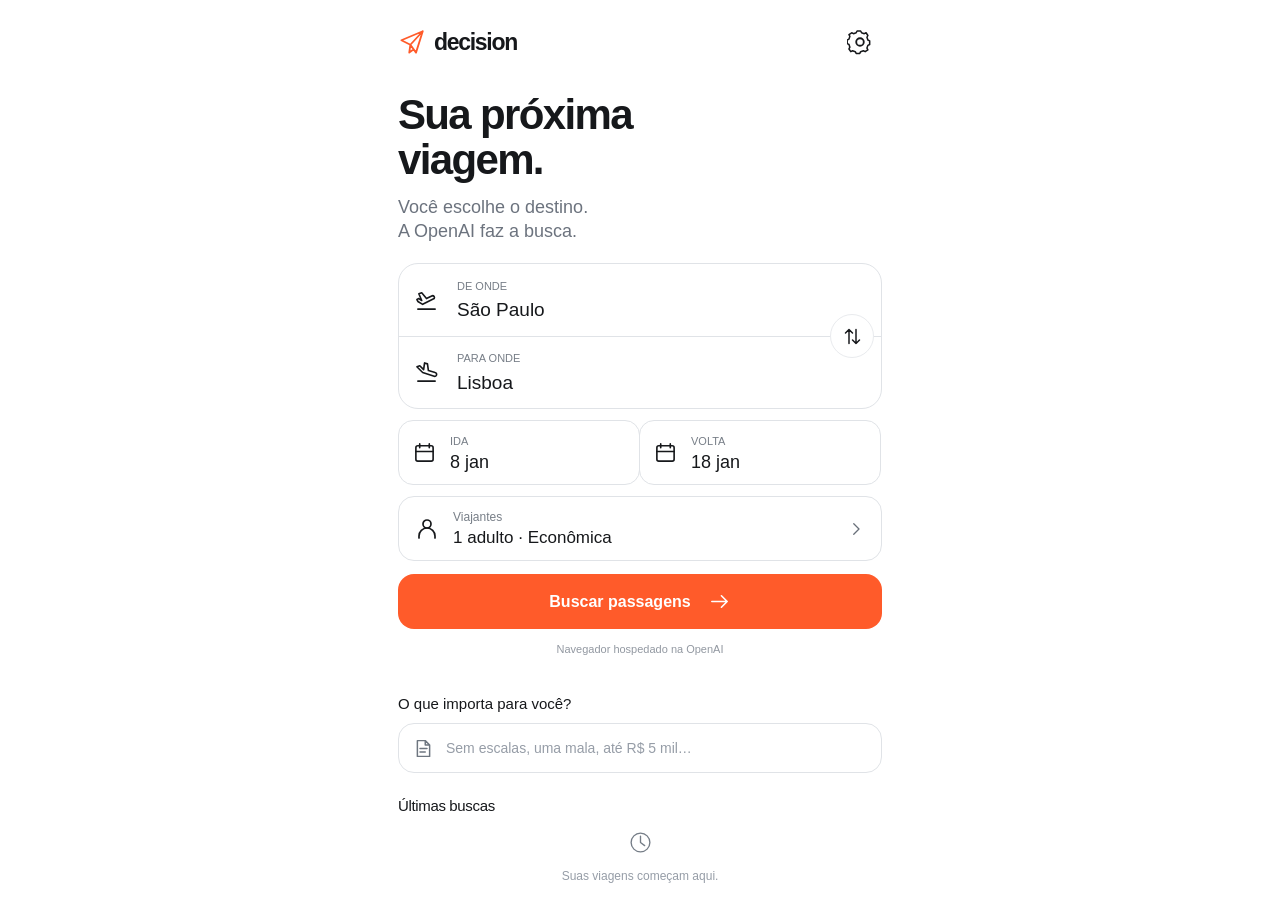
==== flights/app/src/main/assets/index.html @ f6d8c16e "Add Decision Flights Android with OpenAI hosted browser, Sessions and Decisions" ====
<!doctype html>
<html lang="pt-BR"><head><meta charset="UTF-8"><meta name="viewport" content="width=device-width,initial-scale=1,viewport-fit=cover"><meta http-equiv="Content-Security-Policy" content="default-src 'none'; script-src 'self'; style-src 'self'; img-src data:; connect-src 'none'; base-uri 'none'; form-action 'none'"><title>Decision Flights</title><link rel="stylesheet" href="app.css"><script src="app.js" defer></script></head>
<body>
<svg class="symbols" xmlns="http://www.w3.org/2000/svg" aria-hidden="true"><defs>
<symbol id="plane" viewBox="0 0 24 24"><path d="m3 10 19-8-6 19-5-7-8-4Zm8 4L22 2m-11 12-1 7 4-3"/></symbol>
<symbol id="settings" viewBox="0 0 24 24"><path d="m9 3 1-2h4l1 2 3 1 2-1 2 3-1 2 1 3 2 1v4l-2 1-1 3 1 2-3 2-2-1-3 1-1 2h-4l-1-2-3-1-2 1-2-3 1-2-1-3-2-1v-4l2-1 1-3-1-2 3-2 2 1 3-1Z" transform="translate(1 1) scale(.83)"/><circle cx="12" cy="12" r="3.5"/></symbol>
<symbol id="takeoff" viewBox="0 0 24 24"><path d="M3 21h18M3 13l5 3 12-6a2 2 0 0 0-2-3l-6 3-5-6-3 1 3 7-3-2-2 1 1 2Z"/></symbol>
<symbol id="landing" viewBox="0 0 24 24"><path d="M3 21h18M3 7l5 5 12 4a2 2 0 0 0 1-4l-7-2-1-7-3-1-1 7-4-4-3 1 1 1Z"/></symbol>
<symbol id="calendar" viewBox="0 0 24 24"><rect x="3" y="5" width="18" height="16" rx="2"/><path d="M7 3v4m10-4v4M3 11h18"/></symbol>
<symbol id="user" viewBox="0 0 24 24"><circle cx="12" cy="7" r="4"/><path d="M4 21v-2a8 8 0 0 1 16 0v2"/></symbol>
<symbol id="swap" viewBox="0 0 24 24"><path d="M8 20V4m-4 4 4-4 4 4m4-4v16m-4-4 4 4 4-4"/></symbol>
<symbol id="arrow" viewBox="0 0 24 24"><path d="M4 12h16m-6-6 6 6-6 6"/></symbol>
<symbol id="chevron" viewBox="0 0 24 24"><path d="m9 5 7 7-7 7"/></symbol>
<symbol id="clock" viewBox="0 0 24 24"><circle cx="12" cy="12" r="9"/><path d="M12 6v6l4 3"/></symbol>
<symbol id="note" viewBox="0 0 24 24"><path d="M14 3H5v18h14V8l-5-5Zm0 0v5h5M8 12h8m-8 4h6"/></symbol>
<symbol id="back" viewBox="0 0 24 24"><path d="M20 12H4m6-6-6 6 6 6"/></symbol>
<symbol id="close" viewBox="0 0 24 24"><path d="m6 6 12 12M6 18 18 6"/></symbol>
<symbol id="check" viewBox="0 0 24 24"><path d="m5 12 4 4L20 5"/></symbol>
</defs></svg>
<div class="app">
<header><button class="brand" id="homeButton" aria-label="Tela inicial"><svg><use href="#plane"/></svg><span>decision</span></button><button class="icon-button" id="settingsButton" aria-label="Configurações"><svg><use href="#settings"/></svg></button></header>
<main>
<section id="homeView">
<h1>Sua próxima<br>viagem.</h1><p class="intro">Você escolhe o destino.<br>A OpenAI faz a busca.</p>
<form id="searchForm">
<div class="route-form"><label class="route-row"><svg><use href="#takeoff"/></svg><span><span class="field-label">DE ONDE</span><input id="from" name="from" value="São Paulo" autocomplete="off" maxlength="120" required aria-label="De onde"></span></label>
<label class="route-row"><svg><use href="#landing"/></svg><span><span class="field-label">PARA ONDE</span><input id="to" name="to" value="Lisboa" autocomplete="off" maxlength="120" required aria-label="Para onde"></span></label>
<button class="swap" id="swapButton" type="button" aria-label="Inverter origem e destino"><svg><use href="#swap"/></svg></button></div>
<div class="dates"><label class="date-cell"><svg><use href="#calendar"/></svg><span><span class="field-label">IDA</span><span id="departureLabel">10 nov</span></span><input id="departure" type="date" required aria-label="Data de ida"></label><label class="date-cell"><svg><use href="#calendar"/></svg><span><span class="field-label">VOLTA</span><span id="returningLabel">20 nov</span></span><input id="returning" type="date" aria-label="Data de volta"></label></div>
<button class="travelers" id="travelersButton" type="button"><svg><use href="#user"/></svg><span><span class="traveler-label">Viajantes</span><span id="travelersLabel">1 adulto · Econômica</span></span><svg class="chevron"><use href="#chevron"/></svg></button>
<button class="primary" id="searchButton" type="submit"><span>Buscar passagens</span><svg><use href="#arrow"/></svg></button><p class="hosting">Navegador hospedado na OpenAI</p>
<label class="preferences-label" for="preferences">O que importa para você?</label><div class="preferences-input"><svg><use href="#note"/></svg><input id="preferences" placeholder="Sem escalas, uma mala, até R$ 5 mil…" maxlength="600"></div>
</form>
<section class="history"><h2>Últimas buscas</h2><div id="historyList"><div class="empty-history"><svg><use href="#clock"/></svg><p>Suas viagens começam aqui.</p></div></div></section>
</section>
<section id="workView" hidden>
<button class="text-button back" id="backButton"><svg><use href="#back"/></svg> Sua viagem</button><h1 class="work-heading" id="workRoute"></h1>
<div id="progressArea"><div class="progress-line"><span class="pulse"></span><span id="progressLabel">Preparando navegador</span><span class="timer" id="timer">0 s</span></div><p class="work-caption" id="activityLabel">A sessão está sendo preparada na OpenAI.</p><div class="browser-frame"><div class="browser-chrome"><span class="browser-dots">•••</span><span>Google Flights · OpenAI</span><svg><use href="#plane"/></svg></div><div id="browserEmpty" class="browser-empty"><svg><use href="#plane"/></svg><p>Aguardando a primeira tela<br>do navegador hospedado.</p></div><img id="browserImage" alt="Última tela observada pelo agente no navegador OpenAI" hidden></div><button class="secondary" id="retryButton" hidden>Retomar envio na mesma sessão</button><button class="text-button cancel-button" id="cancelButton">Interromper busca</button></div>
<div id="resultsArea" hidden><p id="resultSummary" class="result-summary"></p><p class="results-time" id="resultsTime"></p><div id="resultFilters" class="result-filters"><button data-sort="best" class="selected">Para você</button><button data-sort="price">Menor preço</button><button data-sort="duration">Mais rápido</button></div><div id="offerList"></div><p class="fare-note" id="fareNote">Tarifas observadas no site. Confirme preço e bagagem antes de comprar.</p></div>
<div id="messageArea" hidden><div class="message-icon"><svg><use href="#note"/></svg></div><h2 id="messageTitle"></h2><p id="messageText"></p><button class="secondary" id="refreshButton">Consultar sessão</button></div>
<form class="refinement" id="refinementForm" hidden><label for="refinementInput">Vamos ajustar a viagem?</label><div><input id="refinementInput" placeholder="Tente sair de Campinas…" maxlength="800" required><button type="submit" aria-label="Ajustar busca"><svg><use href="#arrow"/></svg></button></div><p>A mesma sessão mantém o contexto.</p></form>
<details class="activity-log"><summary>Atividade da busca</summary><ol id="activityList"></ol><button class="text-button" id="inspectButton">Ver sessão e serviços</button></details>
</section>
</main>
</div>
<div class="toast" id="toast" role="status" hidden></div>
<dialog id="settingsDialog"><div class="sheet-heading"><h2>Conexão OpenAI</h2><button class="icon-button" data-close="settingsDialog" aria-label="Fechar"><svg><use href="#close"/></svg></button></div><p class="sheet-copy">O navegador executa na OpenAI. Este aplicativo acompanha sua busca.</p><div class="service-row"><span>Conta</span><strong id="connectionStatus">Não conectada</strong></div><div class="service-row"><span>Decisions</span><strong id="decisionsStatus">Não testado</strong></div><div class="service-row"><span>Vault</span><strong id="vaultStatus">Não conectado</strong></div><div class="service-row"><span>Environment</span><strong id="environmentStatus">Criado na busca</strong></div><dl id="resourceDetails"></dl><button class="primary" id="connectButton">Conectar OpenAI</button><button class="secondary" id="testButton" hidden>Testar conexão</button><button class="text-button" id="platformButton">Abrir sessões na OpenAI</button><button class="text-button" id="closeSessionButton" hidden>Encerrar sessão hospedada</button><button class="text-button danger" id="disconnectButton" hidden>Desconectar</button><p class="sheet-footnote">Uso pessoal com sua chave. Há cobrança de API e ambiente. Buscas públicas não exigem credenciais no Vault.</p></dialog>
<dialog id="travelersDialog"><div class="sheet-heading"><h2>Sua viagem</h2><button class="icon-button" data-close="travelersDialog" aria-label="Fechar"><svg><use href="#close"/></svg></button></div><label class="select-row">Adultos<select id="passengers"><option>1</option><option>2</option><option>3</option><option>4</option><option>5</option><option>6</option><option>7</option><option>8</option><option>9</option></select></label><label class="select-row">Classe<select id="cabin"><option value="economy">Econômica</option><option value="premium_economy">Econômica premium</option><option value="business">Executiva</option><option value="first">Primeira classe</option></select></label><label class="select-row">Tipo<select id="tripType"><option value="roundtrip">Ida e volta</option><option value="oneway">Somente ida</option></select></label><button class="primary" id="travelersDone">Pronto</button></dialog>
<dialog id="approvalDialog"><div class="sheet-heading"><h2>Acesso ao site</h2></div><p class="sheet-copy">O navegador OpenAI pediu acesso a este endereço:</p><p class="approval-origin" id="approvalOrigin"></p><p class="sheet-copy" id="approvalReason"></p><button class="primary" id="approveButton">Permitir acesso</button><button class="secondary" id="denyButton">Recusar</button></dialog>
</body></html>
---- flights/app/src/main/assets/app.css ----
:root{--bg:#fff;--ink:#16181b;--muted:#777e87;--line:#e0e3e7;--accent:#ff5b2a;--soft:#fff1eb;--radius:20px;font-family:Arial,Roboto,sans-serif;color:var(--ink);background:var(--bg);font-synthesis:none}*{box-sizing:border-box}body{margin:0}button,input,select{font:inherit;color:inherit}button{-webkit-tap-highlight-color:transparent;cursor:pointer}button:disabled{cursor:wait;opacity:.56}button:focus-visible,input:focus-visible,select:focus-visible,summary:focus-visible{outline:2px solid var(--accent);outline-offset:3px}svg{width:24px;height:24px;fill:none;stroke:currentColor;stroke-width:1.7;stroke-linecap:round;stroke-linejoin:round;flex-shrink:0}.symbols{position:absolute;width:0;height:0;overflow:hidden}.app{max-width:540px;padding:12px 20px 20px;margin:auto}header{display:flex;align-items:center;justify-content:space-between;margin-bottom:28px}.brand{display:flex;align-items:center;gap:9px;border:0;background:none;padding:0;min-height:44px;font-size:23px;font-weight:780;letter-spacing:-1.3px}.brand svg{width:27px;height:27px;color:var(--accent);stroke-width:1.6}.icon-button{display:inline-flex;align-items:center;justify-content:center;width:44px;height:44px;border:0;padding:9px;background:none}.icon-button svg{width:26px;height:26px}h1{font-size:38px;line-height:1.08;letter-spacing:-1.65px;font-weight:780;margin:0 0 12px}p{margin:0}.intro{font-size:17px;line-height:1.35;color:#6c737e;margin-bottom:20px}.route-form{position:relative;border:1px solid var(--line);border-radius:var(--radius);overflow:visible}.route-row{display:flex;align-items:center;gap:19px;padding:9px 16px;min-height:60px}.route-row+ .route-row{border-top:1px solid var(--line)}.route-row>svg{width:23px;height:23px}.route-row>span{flex:1;min-width:0;display:block}.field-label{display:block;font-size:11px;line-height:1.5;font-weight:400;color:var(--muted);margin-bottom:3px}.route-row input{display:block;border:0;background:none;outline:none;width:calc(100% - 24px);padding:0;font-size:19px;line-height:1.35;min-width:0}.swap{position:absolute;right:7px;top:calc(50% - 22px);width:44px;height:44px;display:flex;align-items:center;justify-content:center;background:#fff;border:1px solid #e9ebee;border-radius:50%;z-index:1}.swap svg{width:21px;height:21px}.dates{display:flex;margin-top:11px;gap:0}.date-cell{border:1px solid var(--line);border-radius:15px;display:flex;align-items:center;gap:14px;position:relative;width:50%;padding:9px 14px;min-height:60px;font-size:18px}.date-cell+ .date-cell{margin-left:-1px}.date-cell svg{width:23px;height:23px}.date-cell input{position:absolute;inset:0;width:100%;height:100%;opacity:0;cursor:pointer}.date-cell.disabled{opacity:.48}.travelers{display:flex;align-items:center;gap:14px;background:white;border:1px solid var(--line);border-radius:16px;padding:10px 16px;width:100%;text-align:left;margin-top:11px;min-height:60px}.travelers>span{flex:1;min-width:0;font-size:17px}.traveler-label{display:block;font-size:12px;color:var(--muted);margin-bottom:4px}.travelers .chevron{width:18px;height:18px;color:#686f79}.primary{display:flex;align-items:center;justify-content:center;gap:17px;width:100%;min-height:55px;padding:14px 18px;border:0;border-radius:16px;background:var(--accent);color:#fff;font-weight:700;font-size:16px}.primary svg{width:23px;height:23px}#searchButton{margin-top:13px}.hosting{font-size:11px;color:#9298a1;text-align:center;margin-top:14px;margin-bottom:30px}.preferences-label{display:block;font-size:15px;font-weight:400;margin-bottom:11px}.preferences-input{display:flex;align-items:center;border:1px solid var(--line);border-radius:16px;min-height:50px;padding:10px 14px;gap:12px;color:#6e7680}.preferences-input svg{width:21px;height:21px}.preferences-input input{border:0;outline:0;min-width:0;width:100%;padding:0;background:none;font-size:14px}.preferences-input input::placeholder{color:#969da7}h2{font-size:17px;line-height:1.25;letter-spacing:-.35px;margin:0;font-weight:650}.history{margin-top:24px}.history h2{font-size:15px;font-weight:500}.empty-history{color:#969da7;text-align:center;padding-top:14px}.empty-history svg{width:25px;height:25px;color:#757d87;stroke-width:1.3}.empty-history p{font-size:12px;margin-top:10px}.history-item{display:block;background:none;border:0;border-bottom:1px solid var(--line);width:100%;text-align:left;padding:15px 0;min-height:52px}.history-item strong{display:block;font-size:15px;font-weight:550}.history-item span{display:block;margin-top:5px;font-size:12px;color:var(--muted)}.text-button{display:flex;align-items:center;justify-content:center;gap:8px;border:0;background:none;padding:12px 0;min-height:44px;font-size:14px;color:#59616c}.text-button svg{width:19px;height:19px}.back{justify-content:flex-start;margin:0 0 15px;padding-top:0}.work-heading{font-size:30px;line-height:1.15;letter-spacing:-1px;margin-bottom:22px}.progress-line{display:flex;align-items:center;gap:9px;font-size:14px;font-weight:550}.pulse{width:8px;height:8px;background:var(--accent);border-radius:50%;animation:pulse 1.3s ease-in-out infinite}.timer{font-size:12px;color:var(--muted);margin-left:auto;white-space:nowrap;font-variant-numeric:tabular-nums}.work-caption{font-size:13px;line-height:1.5;color:var(--muted);margin:12px 0 20px;min-height:38px}.browser-frame{border:1px solid var(--line);border-radius:18px;overflow:hidden}.browser-chrome{display:flex;align-items:center;justify-content:space-between;background:#f7f8f9;padding:11px 13px;color:var(--muted);font-size:11px;border-bottom:1px solid var(--line)}.browser-chrome svg{width:15px;height:15px;stroke-width:1.5}.browser-dots{letter-spacing:2px;color:#bec3ca}.browser-empty{min-height:235px;display:flex;flex-direction:column;align-items:center;justify-content:center;text-align:center;gap:17px;background:#fcfcfd;color:#959ca5}.browser-empty svg{width:35px;height:35px;stroke-width:1}.browser-empty p{font-size:13px;line-height:1.5}.browser-frame img{display:block;width:100%;height:auto;max-height:480px;object-fit:contain;background:#fcfcfd}.cancel-button{width:100%;margin-top:8px}.result-summary{font-size:15px;color:#626a75;line-height:1.5;margin-bottom:8px}.results-time{font-size:11px;color:#9298a1;line-height:1.5}.result-filters{display:flex;gap:5px;margin:23px 0 6px;border-bottom:1px solid var(--line)}.result-filters button{flex:1;font-size:12px;padding:11px 0;background:none;border:0;border-bottom:2px solid transparent;color:var(--muted);white-space:nowrap;min-height:44px}.result-filters .selected{border-color:var(--accent);color:var(--ink);font-weight:600}.offer{padding:21px 0;border-bottom:1px solid var(--line)}.offer-top{display:flex;flex-wrap:wrap;justify-content:space-between;align-items:flex-start;gap:12px}.airline{overflow-wrap:anywhere;font-size:16px;font-weight:600;margin-bottom:6px}.best-label{font-size:10px;color:#da4519;margin-bottom:6px;font-weight:550}.offer-price{text-align:right;font-size:23px;font-weight:650;letter-spacing:-.6px;white-space:nowrap}.price-scope{display:block;font-size:10px;color:var(--muted);font-weight:400;letter-spacing:0;margin-top:4px}.offer-route{overflow-wrap:anywhere;font-size:14px;line-height:1.6;color:#4e5660;margin-top:10px}.offer-meta{display:flex;gap:14px;color:var(--muted);font-size:12px;margin-top:8px;line-height:1.5}.offer-baggage{overflow-wrap:anywhere;font-size:12px;color:var(--muted);line-height:1.5;margin-top:8px}.offer details{overflow-wrap:anywhere;font-size:12px;color:var(--muted);line-height:1.5;margin-top:10px}.offer details summary{padding:4px 0}.offer details p{padding-top:8px}.offer-source{display:flex;align-items:center;justify-content:space-between;width:100%;background:none;border:0;color:var(--ink);font-size:12px;font-weight:550;padding:12px 0 0;min-height:44px}.offer-source svg{width:16px;height:16px}.fare-note{font-size:11px;color:#9298a1;line-height:1.5;margin:16px 0}.refinement{margin:28px 0}.refinement label{font-size:15px;font-weight:600}.refinement>div{display:flex;border:1px solid var(--line);border-radius:16px;margin-top:12px;overflow:hidden;min-height:52px}.refinement input{width:100%;min-width:0;border:0;background:none;padding:14px;font-size:14px;outline:0}.refinement button{flex-shrink:0;background:var(--ink);color:white;border:0;width:48px;margin:4px;border-radius:12px}.refinement p{font-size:11px;color:#939aa3;margin-top:8px}.activity-log{margin-top:30px;color:var(--muted);font-size:12px}.activity-log summary{padding:12px 0;min-height:44px}.activity-log ol{padding-left:20px;font-size:12px;line-height:1.65}.activity-log .text-button{font-size:12px}.message-icon{color:var(--accent);margin:30px 0 15px}.message-icon svg{width:30px;height:30px}.message-area p,#messageText{font-size:14px;color:var(--muted);line-height:1.6;margin-top:12px}#messageTitle{font-size:22px}.secondary{width:100%;background:white;border:1px solid var(--line);border-radius:14px;min-height:48px;padding:12px 16px;font-size:14px;font-weight:550;margin-top:12px}.toast{position:fixed;left:20px;right:20px;bottom:22px;z-index:10;max-width:500px;margin:auto;color:#fff;background:#252a30;border-radius:14px;padding:14px 16px;font-size:13px;line-height:1.45;box-shadow:0 4px 20px #0002}dialog{border:0;border-radius:24px 24px 0 0;position:fixed;top:auto;bottom:0;max-width:540px;width:100%;max-height:90%;margin:0 auto;padding:22px 22px 28px;box-shadow:0 -10px 80px #0002;color:var(--ink);background:white}dialog::backdrop{background:#15171b70}.sheet-heading{display:flex;align-items:center;justify-content:space-between;gap:10px;margin-bottom:12px}.sheet-heading h2{font-size:22px}.sheet-copy{font-size:14px;line-height:1.55;color:var(--muted);margin-bottom:17px}.service-row{display:flex;justify-content:space-between;gap:15px;padding:13px 0;border-bottom:1px solid var(--line);font-size:12px}.service-row>span{color:var(--muted)}.service-row strong{text-align:right;font-size:12px;font-weight:550;max-width:68%}dialog .primary{margin-top:24px;min-height:50px}dialog .text-button{width:100%;font-size:12px}.sheet-footnote{font-size:11px;line-height:1.55;color:#9298a1;margin-top:10px}.select-row{display:flex;align-items:center;justify-content:space-between;gap:15px;padding:18px 0;border-bottom:1px solid var(--line);font-size:15px}.select-row select{border:0;background:#f5f6f7;border-radius:8px;padding:8px;max-width:64%;font-size:14px}.danger{color:#ce4c38}dl{margin:16px 0 0;overflow-wrap:anywhere;font-size:10px;color:#9298a1;line-height:1.5}dt{font-weight:550;margin-top:7px}dd{margin:0}.approval-origin{font-size:17px;overflow-wrap:anywhere;font-weight:600;margin-bottom:18px}#approvalDialog{z-index:20}[hidden]{display:none!important}@keyframes pulse{50%{opacity:.35}}@media(min-width:420px){.app{padding:20px 28px 36px}h1{font-size:42px}.intro{font-size:18px}.route-row{min-height:72px}.date-cell,.travelers{min-height:65px}.hosting{margin-bottom:40px}}@media(prefers-reduced-motion:reduce){*{animation:none!important;scroll-behavior:auto!important}}
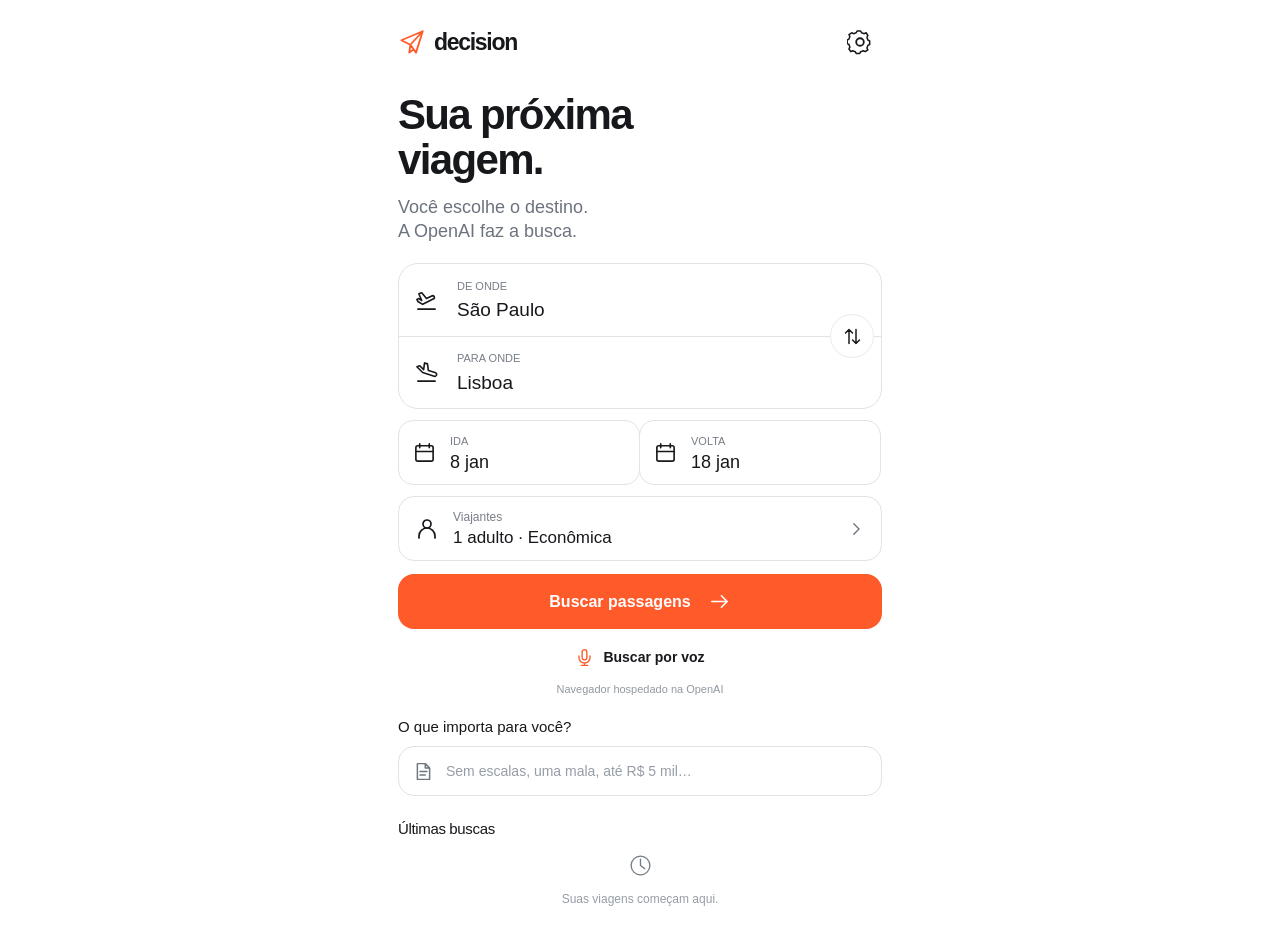
==== commit 596cc707: "Add GPT Live 1 Brazilian voice search and fix Decisions choice payloads Includes native authenticate" ====
--- a/flights/app/src/main/assets/index.html
+++ b/flights/app/src/main/assets/index.html
@@ -1,5 +1,5 @@
 <!doctype html>
-<html lang="pt-BR"><head><meta charset="UTF-8"><meta name="viewport" content="width=device-width,initial-scale=1,viewport-fit=cover"><meta http-equiv="Content-Security-Policy" content="default-src 'none'; script-src 'self'; style-src 'self'; img-src data:; connect-src 'none'; base-uri 'none'; form-action 'none'"><title>Decision Flights</title><link rel="stylesheet" href="app.css"><script src="app.js" defer></script></head>
+<html lang="pt-BR"><head><meta charset="UTF-8"><meta name="viewport" content="width=device-width,initial-scale=1,viewport-fit=cover"><meta http-equiv="Content-Security-Policy" content="default-src 'none'; script-src 'self'; style-src 'self'; img-src data:; media-src blob:; connect-src 'none'; base-uri 'none'; form-action 'none'"><title>Decision Flights</title><link rel="stylesheet" href="app.css"><script src="app.js" defer></script><script src="voice.js" defer></script></head>
 <body>
 <svg class="symbols" xmlns="http://www.w3.org/2000/svg" aria-hidden="true"><defs>
 <symbol id="plane" viewBox="0 0 24 24"><path d="m3 10 19-8-6 19-5-7-8-4Zm8 4L22 2m-11 12-1 7 4-3"/></symbol>
@@ -15,6 +15,7 @@
 <symbol id="note" viewBox="0 0 24 24"><path d="M14 3H5v18h14V8l-5-5Zm0 0v5h5M8 12h8m-8 4h6"/></symbol>
 <symbol id="back" viewBox="0 0 24 24"><path d="M20 12H4m6-6-6 6 6 6"/></symbol>
 <symbol id="close" viewBox="0 0 24 24"><path d="m6 6 12 12M6 18 18 6"/></symbol>
+<symbol id="mic" viewBox="0 0 24 24"><rect x="9" y="2" width="6" height="13" rx="3"/><path d="M5 10v2a7 7 0 0 0 14 0v-2M12 19v3m-4 0h8"/></symbol>
 <symbol id="check" viewBox="0 0 24 24"><path d="m5 12 4 4L20 5"/></symbol>
 </defs></svg>
 <div class="app">
@@ -28,7 +29,7 @@
 <button class="swap" id="swapButton" type="button" aria-label="Inverter origem e destino"><svg><use href="#swap"/></svg></button></div>
 <div class="dates"><label class="date-cell"><svg><use href="#calendar"/></svg><span><span class="field-label">IDA</span><span id="departureLabel">10 nov</span></span><input id="departure" type="date" required aria-label="Data de ida"></label><label class="date-cell"><svg><use href="#calendar"/></svg><span><span class="field-label">VOLTA</span><span id="returningLabel">20 nov</span></span><input id="returning" type="date" aria-label="Data de volta"></label></div>
 <button class="travelers" id="travelersButton" type="button"><svg><use href="#user"/></svg><span><span class="traveler-label">Viajantes</span><span id="travelersLabel">1 adulto · Econômica</span></span><svg class="chevron"><use href="#chevron"/></svg></button>
-<button class="primary" id="searchButton" type="submit"><span>Buscar passagens</span><svg><use href="#arrow"/></svg></button><p class="hosting">Navegador hospedado na OpenAI</p>
+<button class="primary" id="searchButton" type="submit"><span>Buscar passagens</span><svg><use href="#arrow"/></svg></button><button class="voice-entry" id="voiceButton" type="button"><svg><use href="#mic"/></svg>Buscar por voz</button><p class="hosting">Navegador hospedado na OpenAI</p>
 <label class="preferences-label" for="preferences">O que importa para você?</label><div class="preferences-input"><svg><use href="#note"/></svg><input id="preferences" placeholder="Sem escalas, uma mala, até R$ 5 mil…" maxlength="600"></div>
 </form>
 <section class="history"><h2>Últimas buscas</h2><div id="historyList"><div class="empty-history"><svg><use href="#clock"/></svg><p>Suas viagens começam aqui.</p></div></div></section>
@@ -39,12 +40,14 @@
 <div id="resultsArea" hidden><p id="resultSummary" class="result-summary"></p><p class="results-time" id="resultsTime"></p><div id="resultFilters" class="result-filters"><button data-sort="best" class="selected">Para você</button><button data-sort="price">Menor preço</button><button data-sort="duration">Mais rápido</button></div><div id="offerList"></div><p class="fare-note" id="fareNote">Tarifas observadas no site. Confirme preço e bagagem antes de comprar.</p></div>
 <div id="messageArea" hidden><div class="message-icon"><svg><use href="#note"/></svg></div><h2 id="messageTitle"></h2><p id="messageText"></p><button class="secondary" id="refreshButton">Consultar sessão</button></div>
 <form class="refinement" id="refinementForm" hidden><label for="refinementInput">Vamos ajustar a viagem?</label><div><input id="refinementInput" placeholder="Tente sair de Campinas…" maxlength="800" required><button type="submit" aria-label="Ajustar busca"><svg><use href="#arrow"/></svg></button></div><p>A mesma sessão mantém o contexto.</p></form>
+<button class="voice-entry" id="workVoiceButton" type="button"><svg><use href="#mic"/></svg>Conversar sobre a viagem</button>
 <details class="activity-log"><summary>Atividade da busca</summary><ol id="activityList"></ol><button class="text-button" id="inspectButton">Ver sessão e serviços</button></details>
 </section>
 </main>
 </div>
 <div class="toast" id="toast" role="status" hidden></div>
-<dialog id="settingsDialog"><div class="sheet-heading"><h2>Conexão OpenAI</h2><button class="icon-button" data-close="settingsDialog" aria-label="Fechar"><svg><use href="#close"/></svg></button></div><p class="sheet-copy">O navegador executa na OpenAI. Este aplicativo acompanha sua busca.</p><div class="service-row"><span>Conta</span><strong id="connectionStatus">Não conectada</strong></div><div class="service-row"><span>Decisions</span><strong id="decisionsStatus">Não testado</strong></div><div class="service-row"><span>Vault</span><strong id="vaultStatus">Não conectado</strong></div><div class="service-row"><span>Environment</span><strong id="environmentStatus">Criado na busca</strong></div><dl id="resourceDetails"></dl><button class="primary" id="connectButton">Conectar OpenAI</button><button class="secondary" id="testButton" hidden>Testar conexão</button><button class="text-button" id="platformButton">Abrir sessões na OpenAI</button><button class="text-button" id="closeSessionButton" hidden>Encerrar sessão hospedada</button><button class="text-button danger" id="disconnectButton" hidden>Desconectar</button><p class="sheet-footnote">Uso pessoal com sua chave. Há cobrança de API e ambiente. Buscas públicas não exigem credenciais no Vault.</p></dialog>
+<dialog id="settingsDialog"><div class="sheet-heading"><h2>Conexão OpenAI</h2><button class="icon-button" data-close="settingsDialog" aria-label="Fechar"><svg><use href="#close"/></svg></button></div><p class="sheet-copy">O navegador executa na OpenAI. Este aplicativo acompanha sua busca.</p><div class="service-row"><span>Conta</span><strong id="connectionStatus">Não conectada</strong></div><div class="service-row"><span>Decisions</span><strong id="decisionsStatus">Não testado</strong></div><div class="service-row"><span>Vault</span><strong id="vaultStatus">Não conectado</strong></div><div class="service-row"><span>Environment</span><strong id="environmentStatus">Criado na busca</strong></div><div class="service-row"><span>GPT Live 1</span><strong id="voiceServiceStatus">Pronto para conversar</strong></div><dl id="resourceDetails"></dl><button class="primary" id="connectButton">Conectar OpenAI</button><button class="secondary" id="testButton" hidden>Testar conexão</button><button class="text-button" id="platformButton">Abrir sessões na OpenAI</button><button class="text-button" id="closeSessionButton" hidden>Encerrar sessão hospedada</button><button class="text-button danger" id="disconnectButton" hidden>Desconectar</button><p class="sheet-footnote">Uso pessoal com sua chave. Há cobrança de API e ambiente. Buscas públicas não exigem credenciais no Vault.</p></dialog>
+<dialog id="voiceDialog" aria-labelledby="voiceHeading"><div class="sheet-heading"><h2 id="voiceHeading">Sua viagem, por voz.</h2><button class="icon-button" data-close="voiceDialog" aria-label="Fechar conversa"><svg><use href="#close"/></svg></button></div><p class="sheet-copy">Conte o destino, as datas e o que importa para você.</p><label class="select-row">Voz brasileira<select id="voiceChoice"><option value="bossa">Bossa · Feminina</option><option value="tempo">Tempo · Masculina</option></select></label><div class="voice-status"><svg><use href="#mic"/></svg><p id="voiceStatus" role="status">Pronto para ouvir você.</p><span id="voiceTimer"></span></div><div id="voiceTranscript" class="voice-transcript" aria-label="Transcrição da conversa"></div><audio id="voiceAudio" autoplay controls hidden></audio><button class="primary" id="voiceStart">Começar conversa</button><div class="voice-controls" id="voiceControls" hidden><button class="secondary" id="voiceMute" aria-pressed="false">Silenciar microfone</button><button class="secondary danger" id="voiceStop">Encerrar conversa</button></div><p class="sheet-footnote">GPT Live 1 · Português brasileiro · Voz gerada por IA.<br>Uso da API na sua conta. Até 4 minutos por conversa. Ao sair do aplicativo, o microfone desliga.</p></dialog>
 <dialog id="travelersDialog"><div class="sheet-heading"><h2>Sua viagem</h2><button class="icon-button" data-close="travelersDialog" aria-label="Fechar"><svg><use href="#close"/></svg></button></div><label class="select-row">Adultos<select id="passengers"><option>1</option><option>2</option><option>3</option><option>4</option><option>5</option><option>6</option><option>7</option><option>8</option><option>9</option></select></label><label class="select-row">Classe<select id="cabin"><option value="economy">Econômica</option><option value="premium_economy">Econômica premium</option><option value="business">Executiva</option><option value="first">Primeira classe</option></select></label><label class="select-row">Tipo<select id="tripType"><option value="roundtrip">Ida e volta</option><option value="oneway">Somente ida</option></select></label><button class="primary" id="travelersDone">Pronto</button></dialog>
 <dialog id="approvalDialog"><div class="sheet-heading"><h2>Acesso ao site</h2></div><p class="sheet-copy">O navegador OpenAI pediu acesso a este endereço:</p><p class="approval-origin" id="approvalOrigin"></p><p class="sheet-copy" id="approvalReason"></p><button class="primary" id="approveButton">Permitir acesso</button><button class="secondary" id="denyButton">Recusar</button></dialog>
 </body></html>
--- a/flights/app/src/main/assets/app.css
+++ b/flights/app/src/main/assets/app.css
@@ -1 +1,3 @@
 :root{--bg:#fff;--ink:#16181b;--muted:#777e87;--line:#e0e3e7;--accent:#ff5b2a;--soft:#fff1eb;--radius:20px;font-family:Arial,Roboto,sans-serif;color:var(--ink);background:var(--bg);font-synthesis:none}*{box-sizing:border-box}body{margin:0}button,input,select{font:inherit;color:inherit}button{-webkit-tap-highlight-color:transparent;cursor:pointer}button:disabled{cursor:wait;opacity:.56}button:focus-visible,input:focus-visible,select:focus-visible,summary:focus-visible{outline:2px solid var(--accent);outline-offset:3px}svg{width:24px;height:24px;fill:none;stroke:currentColor;stroke-width:1.7;stroke-linecap:round;stroke-linejoin:round;flex-shrink:0}.symbols{position:absolute;width:0;height:0;overflow:hidden}.app{max-width:540px;padding:12px 20px 20px;margin:auto}header{display:flex;align-items:center;justify-content:space-between;margin-bottom:28px}.brand{display:flex;align-items:center;gap:9px;border:0;background:none;padding:0;min-height:44px;font-size:23px;font-weight:780;letter-spacing:-1.3px}.brand svg{width:27px;height:27px;color:var(--accent);stroke-width:1.6}.icon-button{display:inline-flex;align-items:center;justify-content:center;width:44px;height:44px;border:0;padding:9px;background:none}.icon-button svg{width:26px;height:26px}h1{font-size:38px;line-height:1.08;letter-spacing:-1.65px;font-weight:780;margin:0 0 12px}p{margin:0}.intro{font-size:17px;line-height:1.35;color:#6c737e;margin-bottom:20px}.route-form{position:relative;border:1px solid var(--line);border-radius:var(--radius);overflow:visible}.route-row{display:flex;align-items:center;gap:19px;padding:9px 16px;min-height:60px}.route-row+ .route-row{border-top:1px solid var(--line)}.route-row>svg{width:23px;height:23px}.route-row>span{flex:1;min-width:0;display:block}.field-label{display:block;font-size:11px;line-height:1.5;font-weight:400;color:var(--muted);margin-bottom:3px}.route-row input{display:block;border:0;background:none;outline:none;width:calc(100% - 24px);padding:0;font-size:19px;line-height:1.35;min-width:0}.swap{position:absolute;right:7px;top:calc(50% - 22px);width:44px;height:44px;display:flex;align-items:center;justify-content:center;background:#fff;border:1px solid #e9ebee;border-radius:50%;z-index:1}.swap svg{width:21px;height:21px}.dates{display:flex;margin-top:11px;gap:0}.date-cell{border:1px solid var(--line);border-radius:15px;display:flex;align-items:center;gap:14px;position:relative;width:50%;padding:9px 14px;min-height:60px;font-size:18px}.date-cell+ .date-cell{margin-left:-1px}.date-cell svg{width:23px;height:23px}.date-cell input{position:absolute;inset:0;width:100%;height:100%;opacity:0;cursor:pointer}.date-cell.disabled{opacity:.48}.travelers{display:flex;align-items:center;gap:14px;background:white;border:1px solid var(--line);border-radius:16px;padding:10px 16px;width:100%;text-align:left;margin-top:11px;min-height:60px}.travelers>span{flex:1;min-width:0;font-size:17px}.traveler-label{display:block;font-size:12px;color:var(--muted);margin-bottom:4px}.travelers .chevron{width:18px;height:18px;color:#686f79}.primary{display:flex;align-items:center;justify-content:center;gap:17px;width:100%;min-height:55px;padding:14px 18px;border:0;border-radius:16px;background:var(--accent);color:#fff;font-weight:700;font-size:16px}.primary svg{width:23px;height:23px}#searchButton{margin-top:13px}.hosting{font-size:11px;color:#9298a1;text-align:center;margin-top:14px;margin-bottom:30px}.preferences-label{display:block;font-size:15px;font-weight:400;margin-bottom:11px}.preferences-input{display:flex;align-items:center;border:1px solid var(--line);border-radius:16px;min-height:50px;padding:10px 14px;gap:12px;color:#6e7680}.preferences-input svg{width:21px;height:21px}.preferences-input input{border:0;outline:0;min-width:0;width:100%;padding:0;background:none;font-size:14px}.preferences-input input::placeholder{color:#969da7}h2{font-size:17px;line-height:1.25;letter-spacing:-.35px;margin:0;font-weight:650}.history{margin-top:24px}.history h2{font-size:15px;font-weight:500}.empty-history{color:#969da7;text-align:center;padding-top:14px}.empty-history svg{width:25px;height:25px;color:#757d87;stroke-width:1.3}.empty-history p{font-size:12px;margin-top:10px}.history-item{display:block;background:none;border:0;border-bottom:1px solid var(--line);width:100%;text-align:left;padding:15px 0;min-height:52px}.history-item strong{display:block;font-size:15px;font-weight:550}.history-item span{display:block;margin-top:5px;font-size:12px;color:var(--muted)}.text-button{display:flex;align-items:center;justify-content:center;gap:8px;border:0;background:none;padding:12px 0;min-height:44px;font-size:14px;color:#59616c}.text-button svg{width:19px;height:19px}.back{justify-content:flex-start;margin:0 0 15px;padding-top:0}.work-heading{font-size:30px;line-height:1.15;letter-spacing:-1px;margin-bottom:22px}.progress-line{display:flex;align-items:center;gap:9px;font-size:14px;font-weight:550}.pulse{width:8px;height:8px;background:var(--accent);border-radius:50%;animation:pulse 1.3s ease-in-out infinite}.timer{font-size:12px;color:var(--muted);margin-left:auto;white-space:nowrap;font-variant-numeric:tabular-nums}.work-caption{font-size:13px;line-height:1.5;color:var(--muted);margin:12px 0 20px;min-height:38px}.browser-frame{border:1px solid var(--line);border-radius:18px;overflow:hidden}.browser-chrome{display:flex;align-items:center;justify-content:space-between;background:#f7f8f9;padding:11px 13px;color:var(--muted);font-size:11px;border-bottom:1px solid var(--line)}.browser-chrome svg{width:15px;height:15px;stroke-width:1.5}.browser-dots{letter-spacing:2px;color:#bec3ca}.browser-empty{min-height:235px;display:flex;flex-direction:column;align-items:center;justify-content:center;text-align:center;gap:17px;background:#fcfcfd;color:#959ca5}.browser-empty svg{width:35px;height:35px;stroke-width:1}.browser-empty p{font-size:13px;line-height:1.5}.browser-frame img{display:block;width:100%;height:auto;max-height:480px;object-fit:contain;background:#fcfcfd}.cancel-button{width:100%;margin-top:8px}.result-summary{font-size:15px;color:#626a75;line-height:1.5;margin-bottom:8px}.results-time{font-size:11px;color:#9298a1;line-height:1.5}.result-filters{display:flex;gap:5px;margin:23px 0 6px;border-bottom:1px solid var(--line)}.result-filters button{flex:1;font-size:12px;padding:11px 0;background:none;border:0;border-bottom:2px solid transparent;color:var(--muted);white-space:nowrap;min-height:44px}.result-filters .selected{border-color:var(--accent);color:var(--ink);font-weight:600}.offer{padding:21px 0;border-bottom:1px solid var(--line)}.offer-top{display:flex;flex-wrap:wrap;justify-content:space-between;align-items:flex-start;gap:12px}.airline{overflow-wrap:anywhere;font-size:16px;font-weight:600;margin-bottom:6px}.best-label{font-size:10px;color:#da4519;margin-bottom:6px;font-weight:550}.offer-price{text-align:right;font-size:23px;font-weight:650;letter-spacing:-.6px;white-space:nowrap}.price-scope{display:block;font-size:10px;color:var(--muted);font-weight:400;letter-spacing:0;margin-top:4px}.offer-route{overflow-wrap:anywhere;font-size:14px;line-height:1.6;color:#4e5660;margin-top:10px}.offer-meta{display:flex;gap:14px;color:var(--muted);font-size:12px;margin-top:8px;line-height:1.5}.offer-baggage{overflow-wrap:anywhere;font-size:12px;color:var(--muted);line-height:1.5;margin-top:8px}.offer details{overflow-wrap:anywhere;font-size:12px;color:var(--muted);line-height:1.5;margin-top:10px}.offer details summary{padding:4px 0}.offer details p{padding-top:8px}.offer-source{display:flex;align-items:center;justify-content:space-between;width:100%;background:none;border:0;color:var(--ink);font-size:12px;font-weight:550;padding:12px 0 0;min-height:44px}.offer-source svg{width:16px;height:16px}.fare-note{font-size:11px;color:#9298a1;line-height:1.5;margin:16px 0}.refinement{margin:28px 0}.refinement label{font-size:15px;font-weight:600}.refinement>div{display:flex;border:1px solid var(--line);border-radius:16px;margin-top:12px;overflow:hidden;min-height:52px}.refinement input{width:100%;min-width:0;border:0;background:none;padding:14px;font-size:14px;outline:0}.refinement button{flex-shrink:0;background:var(--ink);color:white;border:0;width:48px;margin:4px;border-radius:12px}.refinement p{font-size:11px;color:#939aa3;margin-top:8px}.activity-log{margin-top:30px;color:var(--muted);font-size:12px}.activity-log summary{padding:12px 0;min-height:44px}.activity-log ol{padding-left:20px;font-size:12px;line-height:1.65}.activity-log .text-button{font-size:12px}.message-icon{color:var(--accent);margin:30px 0 15px}.message-icon svg{width:30px;height:30px}.message-area p,#messageText{font-size:14px;color:var(--muted);line-height:1.6;margin-top:12px}#messageTitle{font-size:22px}.secondary{width:100%;background:white;border:1px solid var(--line);border-radius:14px;min-height:48px;padding:12px 16px;font-size:14px;font-weight:550;margin-top:12px}.toast{position:fixed;left:20px;right:20px;bottom:22px;z-index:10;max-width:500px;margin:auto;color:#fff;background:#252a30;border-radius:14px;padding:14px 16px;font-size:13px;line-height:1.45;box-shadow:0 4px 20px #0002}dialog{border:0;border-radius:24px 24px 0 0;position:fixed;top:auto;bottom:0;max-width:540px;width:100%;max-height:90%;margin:0 auto;padding:22px 22px 28px;box-shadow:0 -10px 80px #0002;color:var(--ink);background:white}dialog::backdrop{background:#15171b70}.sheet-heading{display:flex;align-items:center;justify-content:space-between;gap:10px;margin-bottom:12px}.sheet-heading h2{font-size:22px}.sheet-copy{font-size:14px;line-height:1.55;color:var(--muted);margin-bottom:17px}.service-row{display:flex;justify-content:space-between;gap:15px;padding:13px 0;border-bottom:1px solid var(--line);font-size:12px}.service-row>span{color:var(--muted)}.service-row strong{text-align:right;font-size:12px;font-weight:550;max-width:68%}dialog .primary{margin-top:24px;min-height:50px}dialog .text-button{width:100%;font-size:12px}.sheet-footnote{font-size:11px;line-height:1.55;color:#9298a1;margin-top:10px}.select-row{display:flex;align-items:center;justify-content:space-between;gap:15px;padding:18px 0;border-bottom:1px solid var(--line);font-size:15px}.select-row select{border:0;background:#f5f6f7;border-radius:8px;padding:8px;max-width:64%;font-size:14px}.danger{color:#ce4c38}dl{margin:16px 0 0;overflow-wrap:anywhere;font-size:10px;color:#9298a1;line-height:1.5}dt{font-weight:550;margin-top:7px}dd{margin:0}.approval-origin{font-size:17px;overflow-wrap:anywhere;font-weight:600;margin-bottom:18px}#approvalDialog{z-index:20}[hidden]{display:none!important}@keyframes pulse{50%{opacity:.35}}@media(min-width:420px){.app{padding:20px 28px 36px}h1{font-size:42px}.intro{font-size:18px}.route-row{min-height:72px}.date-cell,.travelers{min-height:65px}.hosting{margin-bottom:40px}}@media(prefers-reduced-motion:reduce){*{animation:none!important;scroll-behavior:auto!important}}
+
+.voice-entry{display:flex;align-items:center;justify-content:center;gap:9px;width:100%;min-height:44px;margin-top:6px;padding:10px;background:none;border:0;font-size:14px;font-weight:550}.voice-entry svg{width:19px;height:19px;color:var(--accent)}.voice-entry+.hosting{margin-top:4px;margin-bottom:23px}.voice-status{display:flex;align-items:center;gap:11px;padding:20px 0;font-size:14px}.voice-status>svg{color:var(--accent);width:23px;height:23px}.voice-status p{flex:1;line-height:1.5}.voice-status>span{font-size:12px;color:var(--muted);font-variant-numeric:tabular-nums}.voice-transcript{max-height:210px;overflow:auto;overscroll-behavior:contain}.voice-transcript p{font-size:14px;line-height:1.55;white-space:pre-wrap;overflow-wrap:anywhere;padding:12px 14px;margin:8px 0;border-radius:14px;background:#f5f6f7}.voice-transcript p[data-speaker="assistant"]{background:var(--soft)}.voice-transcript small{display:block;color:var(--muted);font-size:10px;margin-bottom:4px}.voice-controls{display:flex;gap:9px}.voice-controls button{font-size:12px;flex:1}.voice-controls .secondary{margin-top:16px}#voiceAudio{width:100%;height:42px;margin-top:10px}#voiceDialog .sheet-footnote{margin-top:18px}
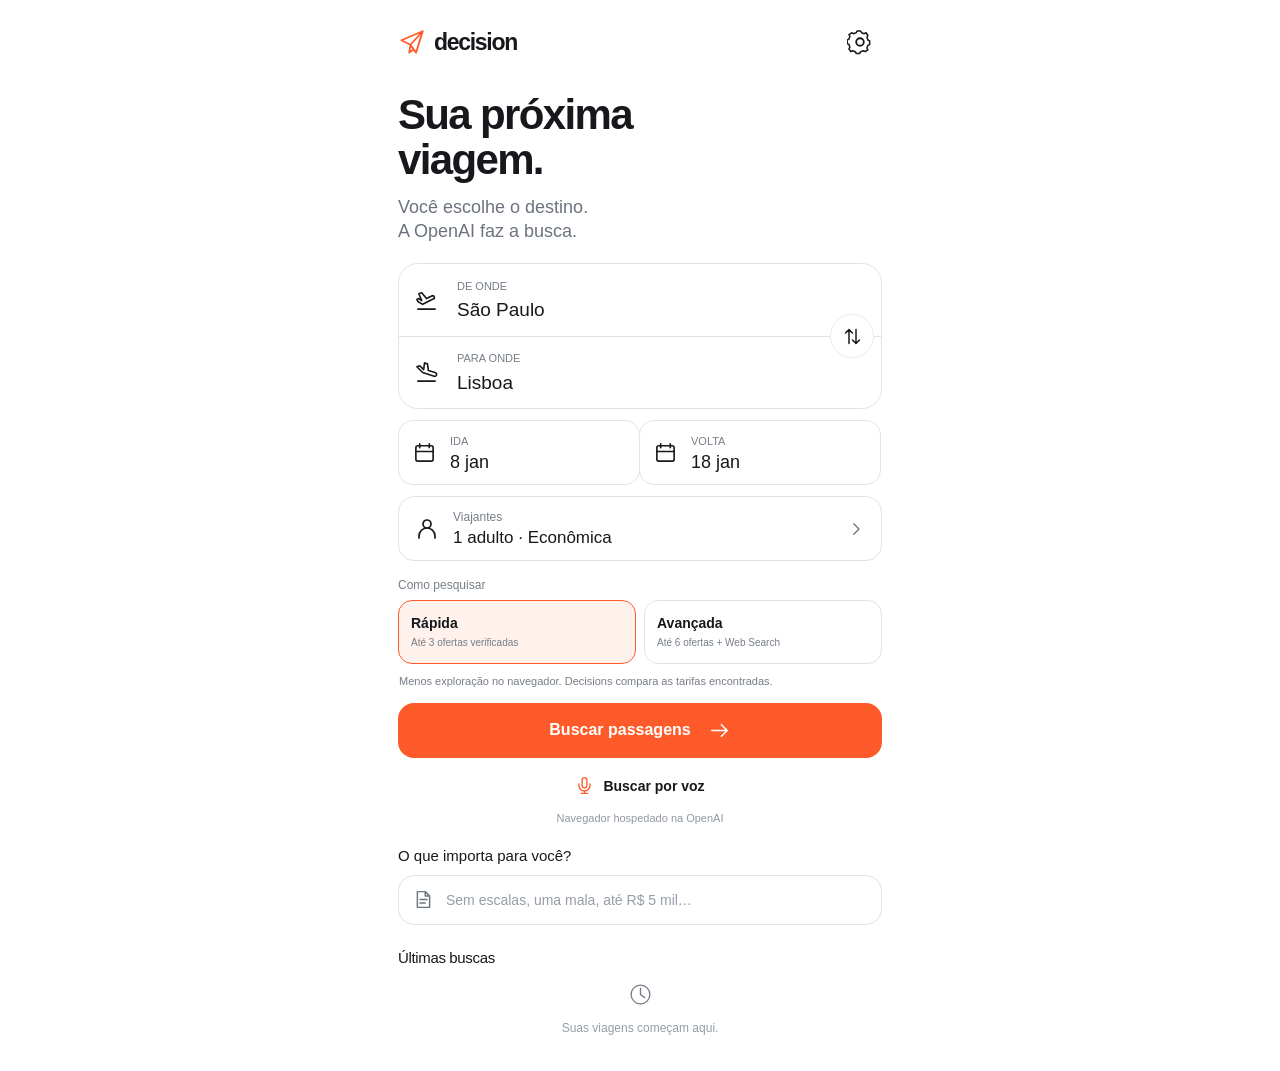
==== commit e0ada211: "Speed up hosted flight search and show actual OpenAI service usage" ====
--- a/flights/app/src/main/assets/index.html
+++ b/flights/app/src/main/assets/index.html
@@ -29,6 +29,9 @@
 <button class="swap" id="swapButton" type="button" aria-label="Inverter origem e destino"><svg><use href="#swap"/></svg></button></div>
 <div class="dates"><label class="date-cell"><svg><use href="#calendar"/></svg><span><span class="field-label">IDA</span><span id="departureLabel">10 nov</span></span><input id="departure" type="date" required aria-label="Data de ida"></label><label class="date-cell"><svg><use href="#calendar"/></svg><span><span class="field-label">VOLTA</span><span id="returningLabel">20 nov</span></span><input id="returning" type="date" aria-label="Data de volta"></label></div>
 <button class="travelers" id="travelersButton" type="button"><svg><use href="#user"/></svg><span><span class="traveler-label">Viajantes</span><span id="travelersLabel">1 adulto · Econômica</span></span><svg class="chevron"><use href="#chevron"/></svg></button>
+<fieldset class="search-mode"><legend>Como pesquisar</legend><div class="mode-options"><button type="button" data-mode="quick" aria-pressed="true"><strong>Rápida</strong><span>Até 3 ofertas verificadas</span></button><button type="button" data-mode="advanced" aria-pressed="false"><strong>Avançada</strong><span>Até 6 ofertas + Web Search</span></button></div></fieldset>
+<details class="advanced-filters" id="advancedFilters" hidden><summary>Filtros da busca avançada</summary><label class="select-row">Prioridade<select id="priority"><option value="balanced">Custo-benefício</option><option value="price">Menor preço</option><option value="duration">Menor duração</option></select></label><label class="budget-row" for="maxPrice">Até quanto por pessoa?<span><span>R$</span><input id="maxPrice" type="number" inputmode="decimal" min="0" max="100000000" step="0.01" placeholder="Sem limite"></span><small>Para a viagem completa, em BRL.</small></label><label class="check-row"><input id="nonstop" type="checkbox"> Somente voos diretos</label></details>
+<p class="mode-note" id="modeNote">Menos exploração no navegador. Decisions compara as tarifas encontradas.</p>
 <button class="primary" id="searchButton" type="submit"><span>Buscar passagens</span><svg><use href="#arrow"/></svg></button><button class="voice-entry" id="voiceButton" type="button"><svg><use href="#mic"/></svg>Buscar por voz</button><p class="hosting">Navegador hospedado na OpenAI</p>
 <label class="preferences-label" for="preferences">O que importa para você?</label><div class="preferences-input"><svg><use href="#note"/></svg><input id="preferences" placeholder="Sem escalas, uma mala, até R$ 5 mil…" maxlength="600"></div>
 </form>
@@ -36,7 +39,8 @@
 </section>
 <section id="workView" hidden>
 <button class="text-button back" id="backButton"><svg><use href="#back"/></svg> Sua viagem</button><h1 class="work-heading" id="workRoute"></h1>
-<div id="progressArea"><div class="progress-line"><span class="pulse"></span><span id="progressLabel">Preparando navegador</span><span class="timer" id="timer">0 s</span></div><p class="work-caption" id="activityLabel">A sessão está sendo preparada na OpenAI.</p><div class="browser-frame"><div class="browser-chrome"><span class="browser-dots">•••</span><span>Google Flights · OpenAI</span><svg><use href="#plane"/></svg></div><div id="browserEmpty" class="browser-empty"><svg><use href="#plane"/></svg><p>Aguardando a primeira tela<br>do navegador hospedado.</p></div><img id="browserImage" alt="Última tela observada pelo agente no navegador OpenAI" hidden></div><button class="secondary" id="retryButton" hidden>Retomar envio na mesma sessão</button><button class="text-button cancel-button" id="cancelButton">Interromper busca</button></div>
+<section class="search-services" aria-label="Serviços usados nesta busca"><div class="services-heading"><h2>Sua busca na OpenAI</h2><span id="activeMode">Rápida</span></div><div id="serviceStages"></div><p id="serviceExplanation">O navegador verifica as tarifas. Decisions escolhe a oferta mais adequada.</p><button class="text-button services-details" id="servicesButton">Ver sessão, environment e vault</button></section>
+<div id="progressArea"><div class="progress-line"><span id="progressDot" class="pulse"></span><span id="progressLabel">Preparando navegador</span><span class="timer" id="timer">0 s</span></div><p class="work-caption" id="activityLabel" aria-live="polite">A sessão está sendo preparada na OpenAI.</p><p id="progressWarning" class="progress-warning" role="status" hidden></p><div class="browser-frame"><div class="browser-chrome"><span class="browser-dots">•••</span><span>Google Flights · Sandbox OpenAI</span><svg><use href="#plane"/></svg></div><div id="browserEmpty" class="browser-empty"><svg><use href="#plane"/></svg><p id="browserEmptyText">Aguardando a primeira tela<br>do navegador hospedado.</p></div><img id="browserImage" alt="Última tela observada pelo agente no navegador OpenAI" hidden></div><p id="lastUpdateLabel" class="last-update"></p><button class="secondary" id="checkProgressButton">Consultar andamento</button><button class="secondary" id="retryButton" hidden>Retomar envio na mesma sessão</button><button class="text-button cancel-button" id="cancelButton">Interromper busca</button></div>
 <div id="resultsArea" hidden><p id="resultSummary" class="result-summary"></p><p class="results-time" id="resultsTime"></p><div id="resultFilters" class="result-filters"><button data-sort="best" class="selected">Para você</button><button data-sort="price">Menor preço</button><button data-sort="duration">Mais rápido</button></div><div id="offerList"></div><p class="fare-note" id="fareNote">Tarifas observadas no site. Confirme preço e bagagem antes de comprar.</p></div>
 <div id="messageArea" hidden><div class="message-icon"><svg><use href="#note"/></svg></div><h2 id="messageTitle"></h2><p id="messageText"></p><button class="secondary" id="refreshButton">Consultar sessão</button></div>
 <form class="refinement" id="refinementForm" hidden><label for="refinementInput">Vamos ajustar a viagem?</label><div><input id="refinementInput" placeholder="Tente sair de Campinas…" maxlength="800" required><button type="submit" aria-label="Ajustar busca"><svg><use href="#arrow"/></svg></button></div><p>A mesma sessão mantém o contexto.</p></form>
--- a/flights/app/src/main/assets/app.css
+++ b/flights/app/src/main/assets/app.css
@@ -1,3 +1,8 @@
 :root{--bg:#fff;--ink:#16181b;--muted:#777e87;--line:#e0e3e7;--accent:#ff5b2a;--soft:#fff1eb;--radius:20px;font-family:Arial,Roboto,sans-serif;color:var(--ink);background:var(--bg);font-synthesis:none}*{box-sizing:border-box}body{margin:0}button,input,select{font:inherit;color:inherit}button{-webkit-tap-highlight-color:transparent;cursor:pointer}button:disabled{cursor:wait;opacity:.56}button:focus-visible,input:focus-visible,select:focus-visible,summary:focus-visible{outline:2px solid var(--accent);outline-offset:3px}svg{width:24px;height:24px;fill:none;stroke:currentColor;stroke-width:1.7;stroke-linecap:round;stroke-linejoin:round;flex-shrink:0}.symbols{position:absolute;width:0;height:0;overflow:hidden}.app{max-width:540px;padding:12px 20px 20px;margin:auto}header{display:flex;align-items:center;justify-content:space-between;margin-bottom:28px}.brand{display:flex;align-items:center;gap:9px;border:0;background:none;padding:0;min-height:44px;font-size:23px;font-weight:780;letter-spacing:-1.3px}.brand svg{width:27px;height:27px;color:var(--accent);stroke-width:1.6}.icon-button{display:inline-flex;align-items:center;justify-content:center;width:44px;height:44px;border:0;padding:9px;background:none}.icon-button svg{width:26px;height:26px}h1{font-size:38px;line-height:1.08;letter-spacing:-1.65px;font-weight:780;margin:0 0 12px}p{margin:0}.intro{font-size:17px;line-height:1.35;color:#6c737e;margin-bottom:20px}.route-form{position:relative;border:1px solid var(--line);border-radius:var(--radius);overflow:visible}.route-row{display:flex;align-items:center;gap:19px;padding:9px 16px;min-height:60px}.route-row+ .route-row{border-top:1px solid var(--line)}.route-row>svg{width:23px;height:23px}.route-row>span{flex:1;min-width:0;display:block}.field-label{display:block;font-size:11px;line-height:1.5;font-weight:400;color:var(--muted);margin-bottom:3px}.route-row input{display:block;border:0;background:none;outline:none;width:calc(100% - 24px);padding:0;font-size:19px;line-height:1.35;min-width:0}.swap{position:absolute;right:7px;top:calc(50% - 22px);width:44px;height:44px;display:flex;align-items:center;justify-content:center;background:#fff;border:1px solid #e9ebee;border-radius:50%;z-index:1}.swap svg{width:21px;height:21px}.dates{display:flex;margin-top:11px;gap:0}.date-cell{border:1px solid var(--line);border-radius:15px;display:flex;align-items:center;gap:14px;position:relative;width:50%;padding:9px 14px;min-height:60px;font-size:18px}.date-cell+ .date-cell{margin-left:-1px}.date-cell svg{width:23px;height:23px}.date-cell input{position:absolute;inset:0;width:100%;height:100%;opacity:0;cursor:pointer}.date-cell.disabled{opacity:.48}.travelers{display:flex;align-items:center;gap:14px;background:white;border:1px solid var(--line);border-radius:16px;padding:10px 16px;width:100%;text-align:left;margin-top:11px;min-height:60px}.travelers>span{flex:1;min-width:0;font-size:17px}.traveler-label{display:block;font-size:12px;color:var(--muted);margin-bottom:4px}.travelers .chevron{width:18px;height:18px;color:#686f79}.primary{display:flex;align-items:center;justify-content:center;gap:17px;width:100%;min-height:55px;padding:14px 18px;border:0;border-radius:16px;background:var(--accent);color:#fff;font-weight:700;font-size:16px}.primary svg{width:23px;height:23px}#searchButton{margin-top:13px}.hosting{font-size:11px;color:#9298a1;text-align:center;margin-top:14px;margin-bottom:30px}.preferences-label{display:block;font-size:15px;font-weight:400;margin-bottom:11px}.preferences-input{display:flex;align-items:center;border:1px solid var(--line);border-radius:16px;min-height:50px;padding:10px 14px;gap:12px;color:#6e7680}.preferences-input svg{width:21px;height:21px}.preferences-input input{border:0;outline:0;min-width:0;width:100%;padding:0;background:none;font-size:14px}.preferences-input input::placeholder{color:#969da7}h2{font-size:17px;line-height:1.25;letter-spacing:-.35px;margin:0;font-weight:650}.history{margin-top:24px}.history h2{font-size:15px;font-weight:500}.empty-history{color:#969da7;text-align:center;padding-top:14px}.empty-history svg{width:25px;height:25px;color:#757d87;stroke-width:1.3}.empty-history p{font-size:12px;margin-top:10px}.history-item{display:block;background:none;border:0;border-bottom:1px solid var(--line);width:100%;text-align:left;padding:15px 0;min-height:52px}.history-item strong{display:block;font-size:15px;font-weight:550}.history-item span{display:block;margin-top:5px;font-size:12px;color:var(--muted)}.text-button{display:flex;align-items:center;justify-content:center;gap:8px;border:0;background:none;padding:12px 0;min-height:44px;font-size:14px;color:#59616c}.text-button svg{width:19px;height:19px}.back{justify-content:flex-start;margin:0 0 15px;padding-top:0}.work-heading{font-size:30px;line-height:1.15;letter-spacing:-1px;margin-bottom:22px}.progress-line{display:flex;align-items:center;gap:9px;font-size:14px;font-weight:550}.pulse{width:8px;height:8px;background:var(--accent);border-radius:50%;animation:pulse 1.3s ease-in-out infinite}.timer{font-size:12px;color:var(--muted);margin-left:auto;white-space:nowrap;font-variant-numeric:tabular-nums}.work-caption{font-size:13px;line-height:1.5;color:var(--muted);margin:12px 0 20px;min-height:38px}.browser-frame{border:1px solid var(--line);border-radius:18px;overflow:hidden}.browser-chrome{display:flex;align-items:center;justify-content:space-between;background:#f7f8f9;padding:11px 13px;color:var(--muted);font-size:11px;border-bottom:1px solid var(--line)}.browser-chrome svg{width:15px;height:15px;stroke-width:1.5}.browser-dots{letter-spacing:2px;color:#bec3ca}.browser-empty{min-height:235px;display:flex;flex-direction:column;align-items:center;justify-content:center;text-align:center;gap:17px;background:#fcfcfd;color:#959ca5}.browser-empty svg{width:35px;height:35px;stroke-width:1}.browser-empty p{font-size:13px;line-height:1.5}.browser-frame img{display:block;width:100%;height:auto;max-height:480px;object-fit:contain;background:#fcfcfd}.cancel-button{width:100%;margin-top:8px}.result-summary{font-size:15px;color:#626a75;line-height:1.5;margin-bottom:8px}.results-time{font-size:11px;color:#9298a1;line-height:1.5}.result-filters{display:flex;gap:5px;margin:23px 0 6px;border-bottom:1px solid var(--line)}.result-filters button{flex:1;font-size:12px;padding:11px 0;background:none;border:0;border-bottom:2px solid transparent;color:var(--muted);white-space:nowrap;min-height:44px}.result-filters .selected{border-color:var(--accent);color:var(--ink);font-weight:600}.offer{padding:21px 0;border-bottom:1px solid var(--line)}.offer-top{display:flex;flex-wrap:wrap;justify-content:space-between;align-items:flex-start;gap:12px}.airline{overflow-wrap:anywhere;font-size:16px;font-weight:600;margin-bottom:6px}.best-label{font-size:10px;color:#da4519;margin-bottom:6px;font-weight:550}.offer-price{text-align:right;font-size:23px;font-weight:650;letter-spacing:-.6px;white-space:nowrap}.price-scope{display:block;font-size:10px;color:var(--muted);font-weight:400;letter-spacing:0;margin-top:4px}.offer-route{overflow-wrap:anywhere;font-size:14px;line-height:1.6;color:#4e5660;margin-top:10px}.offer-meta{display:flex;gap:14px;color:var(--muted);font-size:12px;margin-top:8px;line-height:1.5}.offer-baggage{overflow-wrap:anywhere;font-size:12px;color:var(--muted);line-height:1.5;margin-top:8px}.offer details{overflow-wrap:anywhere;font-size:12px;color:var(--muted);line-height:1.5;margin-top:10px}.offer details summary{padding:4px 0}.offer details p{padding-top:8px}.offer-source{display:flex;align-items:center;justify-content:space-between;width:100%;background:none;border:0;color:var(--ink);font-size:12px;font-weight:550;padding:12px 0 0;min-height:44px}.offer-source svg{width:16px;height:16px}.fare-note{font-size:11px;color:#9298a1;line-height:1.5;margin:16px 0}.refinement{margin:28px 0}.refinement label{font-size:15px;font-weight:600}.refinement>div{display:flex;border:1px solid var(--line);border-radius:16px;margin-top:12px;overflow:hidden;min-height:52px}.refinement input{width:100%;min-width:0;border:0;background:none;padding:14px;font-size:14px;outline:0}.refinement button{flex-shrink:0;background:var(--ink);color:white;border:0;width:48px;margin:4px;border-radius:12px}.refinement p{font-size:11px;color:#939aa3;margin-top:8px}.activity-log{margin-top:30px;color:var(--muted);font-size:12px}.activity-log summary{padding:12px 0;min-height:44px}.activity-log ol{padding-left:20px;font-size:12px;line-height:1.65}.activity-log .text-button{font-size:12px}.message-icon{color:var(--accent);margin:30px 0 15px}.message-icon svg{width:30px;height:30px}.message-area p,#messageText{font-size:14px;color:var(--muted);line-height:1.6;margin-top:12px}#messageTitle{font-size:22px}.secondary{width:100%;background:white;border:1px solid var(--line);border-radius:14px;min-height:48px;padding:12px 16px;font-size:14px;font-weight:550;margin-top:12px}.toast{position:fixed;left:20px;right:20px;bottom:22px;z-index:10;max-width:500px;margin:auto;color:#fff;background:#252a30;border-radius:14px;padding:14px 16px;font-size:13px;line-height:1.45;box-shadow:0 4px 20px #0002}dialog{border:0;border-radius:24px 24px 0 0;position:fixed;top:auto;bottom:0;max-width:540px;width:100%;max-height:90%;margin:0 auto;padding:22px 22px 28px;box-shadow:0 -10px 80px #0002;color:var(--ink);background:white}dialog::backdrop{background:#15171b70}.sheet-heading{display:flex;align-items:center;justify-content:space-between;gap:10px;margin-bottom:12px}.sheet-heading h2{font-size:22px}.sheet-copy{font-size:14px;line-height:1.55;color:var(--muted);margin-bottom:17px}.service-row{display:flex;justify-content:space-between;gap:15px;padding:13px 0;border-bottom:1px solid var(--line);font-size:12px}.service-row>span{color:var(--muted)}.service-row strong{text-align:right;font-size:12px;font-weight:550;max-width:68%}dialog .primary{margin-top:24px;min-height:50px}dialog .text-button{width:100%;font-size:12px}.sheet-footnote{font-size:11px;line-height:1.55;color:#9298a1;margin-top:10px}.select-row{display:flex;align-items:center;justify-content:space-between;gap:15px;padding:18px 0;border-bottom:1px solid var(--line);font-size:15px}.select-row select{border:0;background:#f5f6f7;border-radius:8px;padding:8px;max-width:64%;font-size:14px}.danger{color:#ce4c38}dl{margin:16px 0 0;overflow-wrap:anywhere;font-size:10px;color:#9298a1;line-height:1.5}dt{font-weight:550;margin-top:7px}dd{margin:0}.approval-origin{font-size:17px;overflow-wrap:anywhere;font-weight:600;margin-bottom:18px}#approvalDialog{z-index:20}[hidden]{display:none!important}@keyframes pulse{50%{opacity:.35}}@media(min-width:420px){.app{padding:20px 28px 36px}h1{font-size:42px}.intro{font-size:18px}.route-row{min-height:72px}.date-cell,.travelers{min-height:65px}.hosting{margin-bottom:40px}}@media(prefers-reduced-motion:reduce){*{animation:none!important;scroll-behavior:auto!important}}
 
 .voice-entry{display:flex;align-items:center;justify-content:center;gap:9px;width:100%;min-height:44px;margin-top:6px;padding:10px;background:none;border:0;font-size:14px;font-weight:550}.voice-entry svg{width:19px;height:19px;color:var(--accent)}.voice-entry+.hosting{margin-top:4px;margin-bottom:23px}.voice-status{display:flex;align-items:center;gap:11px;padding:20px 0;font-size:14px}.voice-status>svg{color:var(--accent);width:23px;height:23px}.voice-status p{flex:1;line-height:1.5}.voice-status>span{font-size:12px;color:var(--muted);font-variant-numeric:tabular-nums}.voice-transcript{max-height:210px;overflow:auto;overscroll-behavior:contain}.voice-transcript p{font-size:14px;line-height:1.55;white-space:pre-wrap;overflow-wrap:anywhere;padding:12px 14px;margin:8px 0;border-radius:14px;background:#f5f6f7}.voice-transcript p[data-speaker="assistant"]{background:var(--soft)}.voice-transcript small{display:block;color:var(--muted);font-size:10px;margin-bottom:4px}.voice-controls{display:flex;gap:9px}.voice-controls button{font-size:12px;flex:1}.voice-controls .secondary{margin-top:16px}#voiceAudio{width:100%;height:42px;margin-top:10px}#voiceDialog .sheet-footnote{margin-top:18px}
+
+.progress-warning{font-size:13px;line-height:1.5;color:#86512c;background:#fff6ee;border-radius:12px;padding:12px 14px;margin:0 0 16px;overflow-wrap:anywhere}.last-update{font-size:11px;line-height:1.5;color:var(--muted);margin:12px 0 0}.pulse.paused{animation:none;background:#8a9097}
+
+.search-mode{border:0;margin:17px 0 0;padding:0}.search-mode legend{font-size:12px;color:var(--muted);padding:0;margin-bottom:8px}.mode-options{display:flex;gap:8px}.mode-options button{flex:1;text-align:left;background:white;border:1px solid var(--line);border-radius:14px;padding:12px;min-height:64px}.mode-options button[aria-pressed="true"]{border-color:var(--accent);background:var(--soft)}.mode-options strong{display:block;font-size:14px;font-weight:600}.mode-options span{display:block;font-size:10px;line-height:1.5;color:var(--muted);margin-top:4px}.mode-note{font-size:11px;color:var(--muted);line-height:1.5;margin:9px 1px 0}.advanced-filters{font-size:13px;border-bottom:1px solid var(--line);margin-top:8px}.advanced-filters summary{min-height:44px;display:flex;align-items:center;color:#59616c;cursor:pointer}.advanced-filters .select-row{font-size:13px;padding:10px 0}.budget-row{display:block;font-size:13px;margin-top:16px}.budget-row>span{display:flex;align-items:center;gap:8px;border:1px solid var(--line);border-radius:10px;padding:10px;margin:8px 0 5px;color:var(--muted)}.budget-row input{width:100%;min-width:0;border:0;background:none;font-size:14px}.budget-row small{font-size:10px;color:var(--muted)}.check-row{display:flex;align-items:center;gap:10px;min-height:48px;font-size:13px}.check-row input{width:18px;height:18px;accent-color:var(--accent)}.search-services{border:1px solid var(--line);border-radius:18px;padding:15px;margin-bottom:22px}.services-heading{display:flex;align-items:center;justify-content:space-between;gap:8px;margin-bottom:9px}.services-heading h2{font-size:14px}.services-heading>span{font-size:10px;color:#cf471e;background:var(--soft);padding:5px 8px;border-radius:12px}.stage{display:flex;gap:9px;align-items:flex-start;padding:10px 0;border-bottom:1px solid #f0f1f3}.stage-dot{width:6px;height:6px;border-radius:50%;background:#b8bec6;flex-shrink:0;margin-top:5px}.stage.done .stage-dot{background:#32865b}.stage.active .stage-dot{background:var(--accent)}.stage.error .stage-dot{background:#c95343}.stage>div{flex:1;min-width:0}.stage strong{font-size:11px;font-weight:600;display:block}.stage p{font-size:11px;color:var(--muted);line-height:1.5;margin-top:3px;overflow-wrap:anywhere}.stage-time{font-size:10px;line-height:1.5;color:var(--muted);max-width:85px;text-align:right;font-variant-numeric:tabular-nums}.search-services>p{font-size:10px;line-height:1.6;color:var(--muted);margin-top:11px}.services-details{font-size:10px;min-height:44px;padding:7px 0 0;justify-content:flex-start}.browser-empty{min-height:180px}@media(max-width:360px){.stage-time{max-width:60px}.search-services{padding:12px}}
+.advanced-filters summary::after{content:"+";margin-left:auto;font-size:19px}.advanced-filters[open] summary::after{content:"−"}.stage strong{font-size:12px}.stage p{font-size:12px}.search-services>p{font-size:11px}
